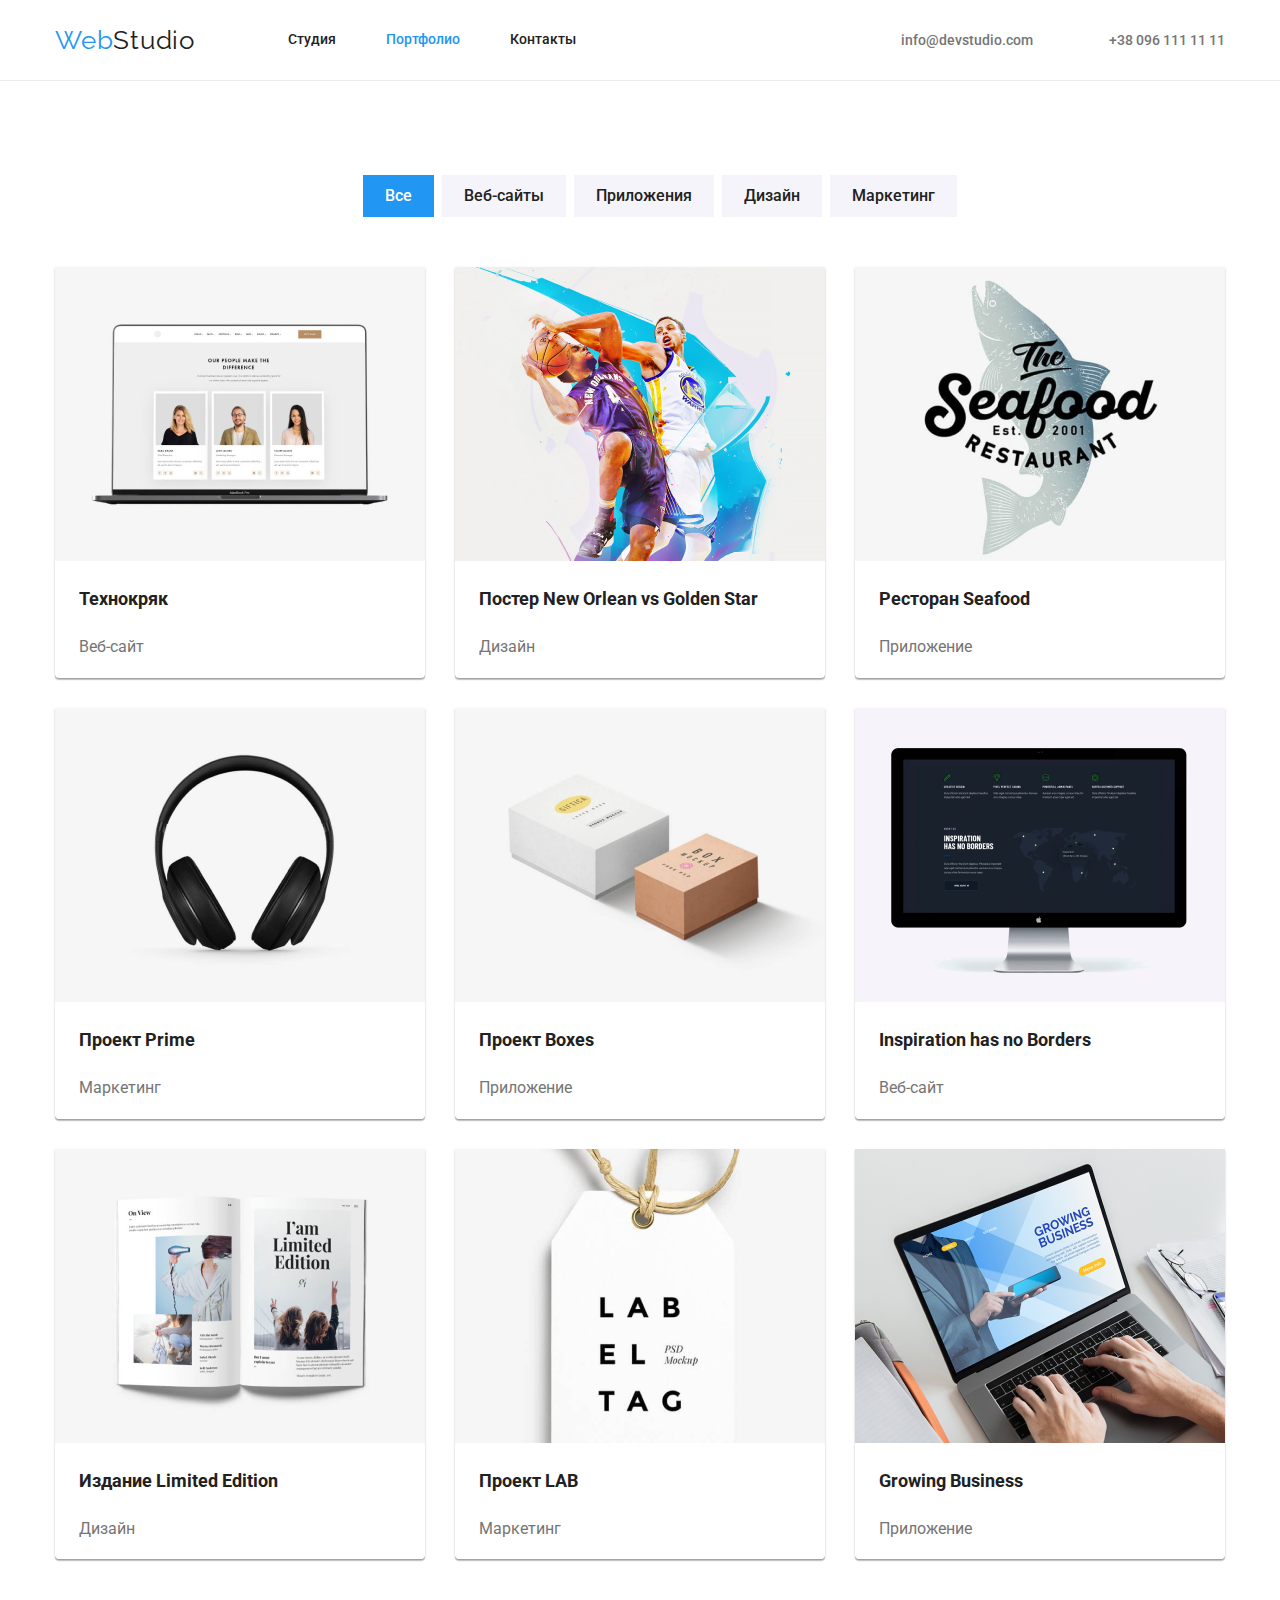
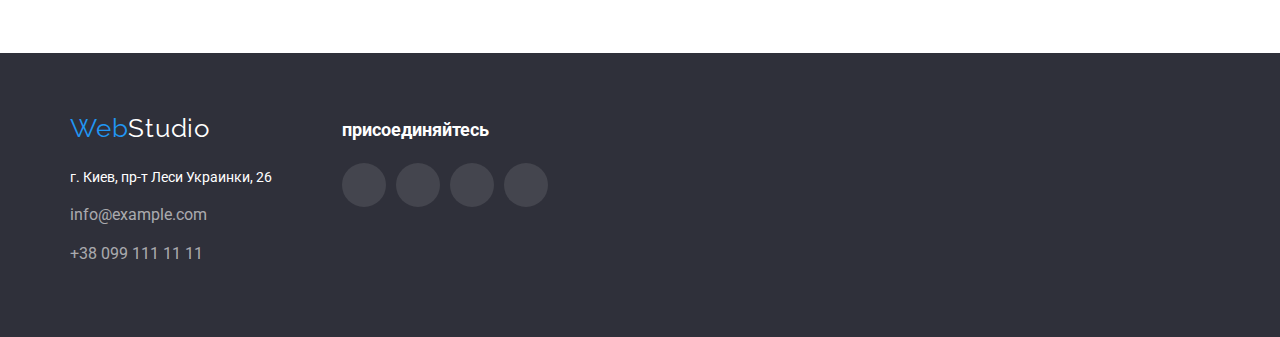
==== Portfolio/Portfolio.html @ dcdc0077 "dz_4" ====
<!DOCTYPE html>
<html lang="en">

<head>
    <meta charset="UTF-8">
    <meta http-equiv="X-UA-Compatible" content="IE=edge">
    <meta name="viewport" content="width=device-width, initial-scale=1.0">
    <title>WebStudio</title>
    <link rel="preconnect" href="https://fonts.gstatic.com">
    <link href="https://fonts.googleapis.com/css2?family=Roboto:wght@400;500;700;900&display=swap" rel="stylesheet">

    <link rel="stylesheet" href="https://cdnjs.cloudflare.com/ajax/libs/modern-normalize/1.0.0/modern-normalize.css">
    <link rel="preconnect" href="https://fonts.gstatic.com">
    <link href="https://fonts.googleapis.com/css2?family=Raleway:wght@700&display=swap" rel="stylesheet">
    <link rel="stylesheet" href="./css/stile_portfolio.css">
</head>
<header>
    <!--Навигация-->
    <div class="nav-container nav-page">
        <nav class="nav-page ">
            <a href="../index.html" class="logo link"><span class="logo-web">Web</span>Studio</a>
            <ul class="site-nav list">
                <li class="item"><a href="../index.html" class="nav-link link">Студия</a></li>
                <li class="item"><a href="./Portfolio.html" class="nav-link link nav-link-akcent">Портфолио</a></li>
                <li class="item"><a href="" class="nav-link link">Контакты</a></li>
            </ul>
        </nav>
        <ul class="nav-adres list">
            <li class="item"><a href="malito:info@devstudio.com" class="nav-adres-link link">
                    <svg class="svg-fone">
                        <use href="/home_work_4/imags/svg/sprite.svg#icon-envelope"></use>

                    </svg>info@devstudio.com
                </a>
            </li>
            <li class="item"><a href="tel:+38 096 111 11 11" class="nav-adres-link link"><svg class="svg-fone">
                        <use href="/home_work_4/imags/svg/sprite.svg#icon-smartphone"></use>

                    </svg>+38 096 111 11 11</a>

            </li>
        </ul>
    </div>
</header>
<main>
    <section class="portfplio">
        <ul class="portfplio-nav">
            <li class="item"><a href="" class="link-nav link-akcent ">Все</a></li>
            <li class="item"><a href="" class="link-nav ">Веб-сайты</a></li>
            <li class="item"><a href="" class="link-nav ">Приложения</a></li>
            <li class="item"><a href="" class="link-nav ">Дизайн</a></li>
            <li class="item"><a href="" class="link-nav ">Маркетинг</a></li>

        </ul>
    </section>
    <!--Примеры робот-->
    <section class="examples-section ">
        <ul class="examples list">
            <li class="examples-box">
                <img src="../Portfolio/imags/img-1.png" width="370" height="294" alt="Ноутбук ">
                <h2 class="examples-title">Технокряк</h2>
                <p class="text">Веб-сайт</p>
            </li>
            <li class="examples-box">
                <img src="../Portfolio/imags/img-2.png" width="370" height="294" alt="Баскетболисты">
                <h2 class="examples-title">Постер New Orlean vs Golden Star</h2>
                <p class="text">Дизайн</p>
            </li>
            <li class="examples-box">
                <img src="../Portfolio/imags/img-3.png" width="370" height="294" alt="Рибный ресторан логотип">
                <h2 class="examples-title">Ресторан Seafood</h2>
                <p class="text">Приложение</p>
            </li>
            <li class="examples-box">
                <img src="../Portfolio/imags/img-4.png" width="370" height="294" alt="Наушники">
                <h2 class="examples-title">Проект Prime</h2>
                <p class="text">Маркетинг</p>
            </li>
            <li class="examples-box">
                <img src="../Portfolio/imags/img-5.png" width="370" height="294" alt="Коробки">
                <h2 class="examples-title">Проект Boxes</h2>
                <p class="text">Приложение</p>
            </li>
            <li class="examples-box">
                <img src="../Portfolio/imags/img-6.png" width="370" height="294" alt="Монитор">
                <h2 class="examples-title">Inspiration has no Borders</h2>
                <p class="text">Веб-сайт</p>
            </li>
            <li class="examples-box">
                <img src="../Portfolio/imags/img-7.png" width="370" height="294" alt="Книга">
                <h2 class="examples-title">Издание Limited Edition</h2>
                <p class="text">Дизайн</p>
            </li>
            <li class="examples-box">
                <img src="../Portfolio/imags/img-8.png" width="370" height="294" alt="Бумажка на верёвке">
                <h2 class="examples-title">Проект LAB</h2>
                <p class="text">Маркетинг</p>
            </li>
            <li class="examples-box">
                <img src="../Portfolio/imags/img-9.png" width="370" height="294" alt="Ноутбук за которым песатают">
                <h2 class="examples-title">Growing Business</h2>
                <p class="text">Приложение</p>
            </li>
        </ul>
    </section>
</main>

<footer class="footer">
    <div class="footer-container">
        <address>
            <a href="index.html" class="logo link logo-footer"><span class="logo-web ">Web</span>Studio</a>
            <p class="footer-adres">г. Киев, пр-т Леси Украинки, 26</p>
            <ul class="list">
                <li class="footer-link-margin"><a href="mailto:info@example.com"
                        class="footer-link link">info@example.com</a></li>
                <li class="footer-link-margin"><a href="tel:+38 099 111 11 11" class="footer-link link">+38 099 111
                        11 11</a></li>
            </ul>
        </address>
        <div class="footer-social">
            <h2 class="footer-title">присоединяйтесь</h2>
            <ul class="footer-icon">
                <li class="footer-icon-item">
                    <a href="" class="footer-icon-link">
                        <svg class="footer-icons-svg">
                            <use href="/home_work_4/imags/svg/sprite.svg#icon-instagram"></use>
                        </svg>
                    </a>
                </li>
                <li class="footer-icon-item">
                    <a href="" class="footer-icon-link">
                        <svg class="footer-icons-svg">
                            <use href="/home_work_4/imags/svg/sprite.svg#icon-twitter"></use>
                        </svg>
                    </a>
                </li>
                <li class="footer-icon-item">
                    <a href="" class="footer-icon-link">
                        <svg class="footer-icons-svg">
                            <use href="/home_work_4/imags/svg/sprite.svg#icon-facebook"></use>
                        </svg>
                    </a>
                </li>
                <li class="footer-icon-item">
                    <a href="" class="footer-icon-link">
                        <svg class="footer-icons-svg">
                            <use href="/home_work_4/imags/svg/sprite.svg#icon-linkedin"></use>
                        </svg>
                    </a>
                </li>
            </ul>
        </div>
    </div>

    </body>

</html>
---- Portfolio/css/stile_portfolio.css ----
:root {
  --main-text-cl: #212121;
  --title-cl: #212121;
  --accent-cl: #2196f3;
  --alt-text-cl: #757575;
  --alt-title-cl: #ffffff;
  --dark-bg: #2f303a;
  --second-bg: #f5f4fa;
}

a {
  list-style: none;
}

.link {
  text-decoration: none;
  font-style: normal;
}
img {
  display: block;
  max-width: 100%;
  height: auto;
}
body {
  font-family: "Roboto", sans-serif;
  font-style: normal;
  font-weight: normal;
  font-size: 16px;
  line-height: 1.87;
}
/*Навигация*/
.list {
  padding: 0;
  margin: 0;
  list-style: none;
}
.nav-container {
  width: 1170px;
  margin: 0 auto;
}
header {
  border-bottom: 1px solid #ececec;
}

.container {
  width: 1170px;
  margin: 0 auto;
}
.container_Flex {
  display: flex;
  align-items: center;
}
.nav-page {
  display: flex;
  align-items: center;
}

.site-nav {
  display: flex;
  margin-left: 93px;
}

.site-nav .item {
  margin-right: 50px;
}
.site-nav .item:last-child {
  margin-right: 0px;
}

.link {
  text-decoration: none;
}
.logo {
  font-family: Raleway;
  color: var(--title-cl);
  width: 700;
  font-size: 26px;
  line-height: 1.19;
  letter-spacing: 0.03em;
}
.logo > .logo-web {
  color: var(--accent-cl);
}
.nav-link.nav-link-akcent {
  color: var(--accent-cl);
}
.nav-link {
  display: block;
  padding-top: 32px;
  padding-bottom: 32px;

  font-weight: 500;
  font-size: 14px;
  line-height: 1.14;
  color: var(--main-text-cl);
}
.nav-link:hover {
  color: var(--accent-cl);
}
.nav-adres {
  display: flex;
  margin-left: auto;
}
.nav-adres .item + .item {
  margin-left: 42px;
}
.svg-fone {
  display: flex;
  flex-direction: column;
  justify-content: center;
  fill: currentColor;
  margin-right: 10px;
  width: 16px;
  height: 16px;
}

.nav-adres-link {
  display: flex;
  padding-top: 32px;
  padding-bottom: 32px;
  font-family: Roboto;
  font-style: normal;
  font-weight: 500;
  font-size: 14px;
  line-height: 1.15;

  color: var(--alt-text-cl);
}
.nav-adres-link:hover {
  color: var(--accent-cl);
}
}
/*портфолио*/
.portfplio {
  width: 1170px;
  margin: 0 auto;
}
.portfplio-nav {
  list-style: none;
  display: flex;
  justify-content: center;
  margin-top: 94px;
  margin-left: auto;
  margin-right: auto;
  margin-bottom: 50px;
}
.link-nav {
  text-decoration: none;
  display: block;
  padding: 6px 22px 6px 22px;

  background-color: var(--second-bg);
  font-weight: 500;
  color: var(--title-cl);
}
.link-nav:hover {
  color: var(--alt-title-cl);
  background-color: var(--accent-cl);
}
.link-nav.link-akcent {
  color: var(--alt-title-cl);
  background-color: var(--accent-cl);
}
.item {
  margin-right: 8px;
}
.item:last-child {
  margin-right: 0px;
}
/*Примеры робот*/
.examples-section {
  width: 1170px;
  margin: 0 auto;
}
.examples {
  display: flex;
  flex-wrap: wrap;
  padding: 0;
  margin: 0;
  margin-bottom: 94px;
  margin-left: calc(-1 * 30px);
  margin-top: calc(-1 * 30px);
  list-style: none;
}

.examples-box {
  flex-basis: calc(100% / 3 - 30px);
  margin-left: 30px;
  margin-top: 30px;
  box-shadow: 0px 1px 3px rgb(0 0 0 / 12%), 0px 1px 1px rgb(0 0 0 / 14%),
    0px 2px 1px rgb(0 0 0 / 20%);
  border-radius: 0px 0px 4px 4px;
}

.examples-title {
  display: block;
  margin-top: 20px;
  margin-right: auto;
  margin-left: 24px;

  font-size: bold;
  font-size: 18px;
  line-height: 2;
  color: var(--main-text-cl);
}
.text {
  display: block;
  margin-top: 4px;
  margin-left: 24px;
  margin-right: auto;
  color: var(--alt-text-cl);
}
/*Футер*/
.footer {
  background-color: var(--dark-bg);
}

.footer-container {
  width: 1170px;
  margin: 0 auto;
  padding: 0 15px;
  display: flex;
}
.footer-bk {
  background-color: var(--dark-bg);
}
.logo-footer {
  display: block;
  padding-top: 60px;
  padding-bottom: 20px;
  color: var(--alt-title-cl);
}
.footer-adres {
  display: block;
  margin-top: 0px;
  margin-bottom: 9px;
  font-style: normal;
  font-size: 14px;
  color: var(--alt-title-cl);
}
.footer-link {
  list-style: normal;
  color: rgba(255, 255, 255, 0.6);
}
.footer-link-margin {
  margin-bottom: 9px;
}
.footer-link-margin:last-child {
  padding-bottom: 60px;
}
.footer-social {
  margin-top: 60px;
  margin-left: 70px;
}
.footer-title {
  display: block;
  font-weight: bold;
  font-size: 18px;
  margin: 0;
  color: var(--alt-title-cl);
}
.footer-icon {
  width: auto;
  height: auto;
  padding: 0;
  list-style: none;
  display: inline-flex;
}
.footer-icon-item {
}
.footer-icon-link {
  display: flex;
  align-items: center;
  justify-content: center;
  width: 44px;
  height: 44px;
  border-radius: 50%;
  background-color: rgba(68, 69, 78, 1);
}
.footer-icon-item:not(:last-child) {
  margin-right: 10px;
}
.footer-icons-svg {
  width: 20px;
  height: 20px;
  fill: var(--alt-title-cl);
}
.footer-icon-link:hover {
  background-color: var(--accent-cl);
}
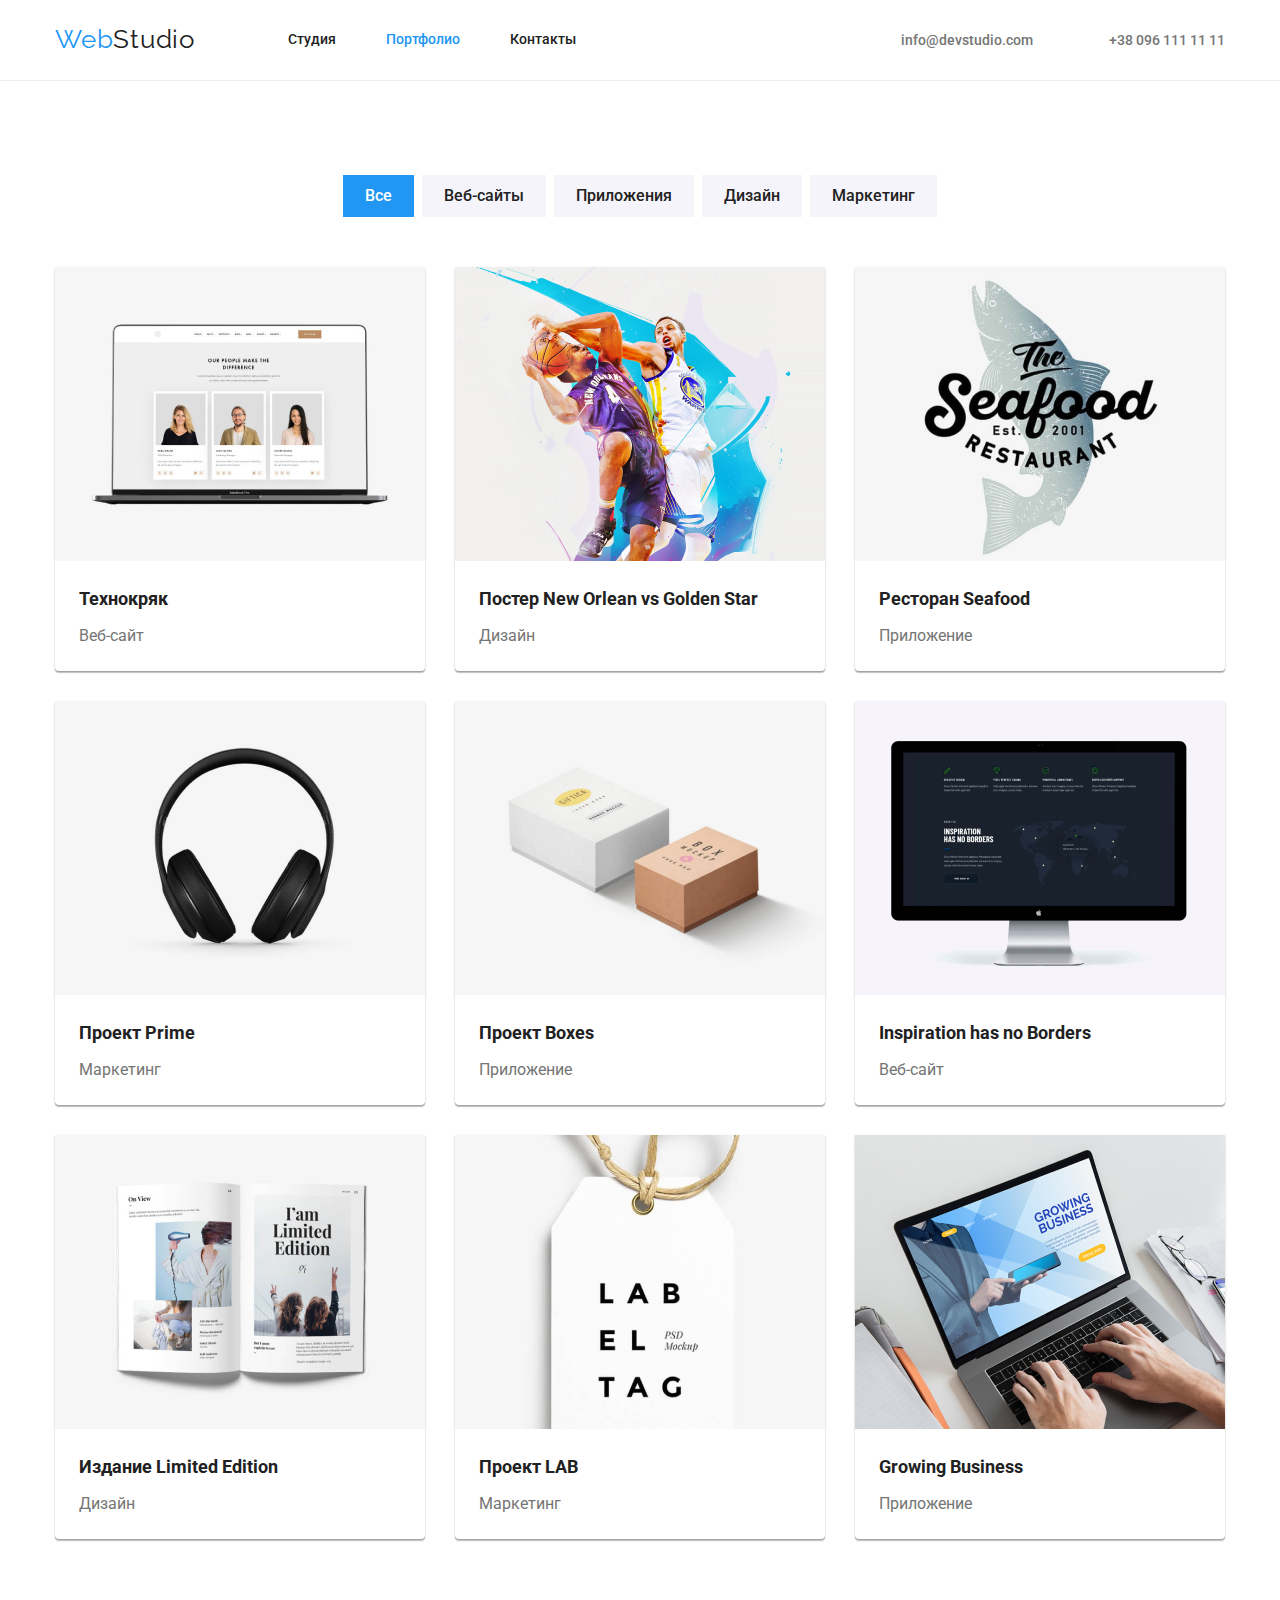
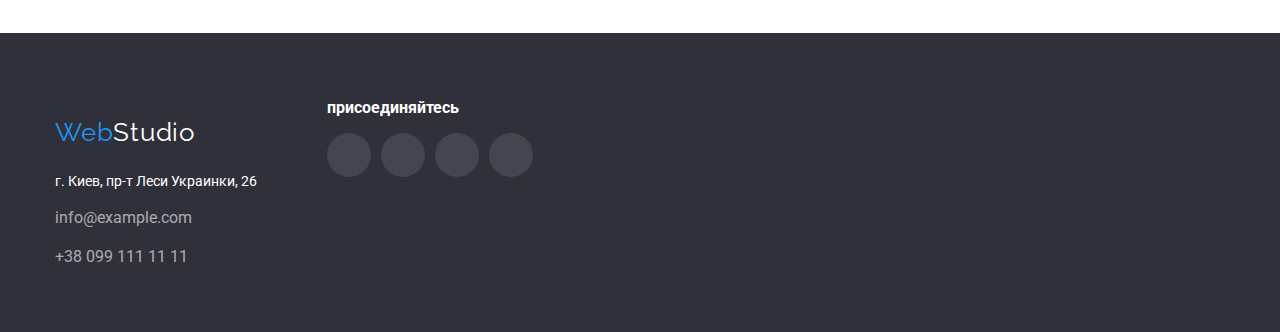
==== commit 1936996e: "dz_4" ====
--- a/Portfolio/Portfolio.html
+++ b/Portfolio/Portfolio.html
@@ -43,115 +43,123 @@
     </div>
 </header>
 <main>
-    <section class="portfplio">
-        <ul class="portfplio-nav">
-            <li class="item"><a href="" class="link-nav link-akcent ">Все</a></li>
-            <li class="item"><a href="" class="link-nav ">Веб-сайты</a></li>
-            <li class="item"><a href="" class="link-nav ">Приложения</a></li>
-            <li class="item"><a href="" class="link-nav ">Дизайн</a></li>
-            <li class="item"><a href="" class="link-nav ">Маркетинг</a></li>
+    <!--Примеры робот-->
+    <section>
+        <div class="portfplio-conteiner">
+            <ul class="portfplio-nav">
+                <li class="item"><a href="" class="link-nav link-akcent ">Все</a></li>
+                <li class="item"><a href="" class="link-nav ">Веб-сайты</a></li>
+                <li class="item"><a href="" class="link-nav ">Приложения</a></li>
+                <li class="item"><a href="" class="link-nav ">Дизайн</a></li>
+                <li class="item"><a href="" class="link-nav ">Маркетинг</a></li>
 
-        </ul>
-    </section>
-    <!--Примеры робот-->
-    <section class="examples-section ">
-        <ul class="examples list">
-            <li class="examples-box">
-                <img src="../Portfolio/imags/img-1.png" width="370" height="294" alt="Ноутбук ">
-                <h2 class="examples-title">Технокряк</h2>
-                <p class="text">Веб-сайт</p>
-            </li>
-            <li class="examples-box">
-                <img src="../Portfolio/imags/img-2.png" width="370" height="294" alt="Баскетболисты">
-                <h2 class="examples-title">Постер New Orlean vs Golden Star</h2>
-                <p class="text">Дизайн</p>
-            </li>
-            <li class="examples-box">
-                <img src="../Portfolio/imags/img-3.png" width="370" height="294" alt="Рибный ресторан логотип">
-                <h2 class="examples-title">Ресторан Seafood</h2>
-                <p class="text">Приложение</p>
-            </li>
-            <li class="examples-box">
-                <img src="../Portfolio/imags/img-4.png" width="370" height="294" alt="Наушники">
-                <h2 class="examples-title">Проект Prime</h2>
-                <p class="text">Маркетинг</p>
-            </li>
-            <li class="examples-box">
-                <img src="../Portfolio/imags/img-5.png" width="370" height="294" alt="Коробки">
-                <h2 class="examples-title">Проект Boxes</h2>
-                <p class="text">Приложение</p>
-            </li>
-            <li class="examples-box">
-                <img src="../Portfolio/imags/img-6.png" width="370" height="294" alt="Монитор">
-                <h2 class="examples-title">Inspiration has no Borders</h2>
-                <p class="text">Веб-сайт</p>
-            </li>
-            <li class="examples-box">
-                <img src="../Portfolio/imags/img-7.png" width="370" height="294" alt="Книга">
-                <h2 class="examples-title">Издание Limited Edition</h2>
-                <p class="text">Дизайн</p>
-            </li>
-            <li class="examples-box">
-                <img src="../Portfolio/imags/img-8.png" width="370" height="294" alt="Бумажка на верёвке">
-                <h2 class="examples-title">Проект LAB</h2>
-                <p class="text">Маркетинг</p>
-            </li>
-            <li class="examples-box">
-                <img src="../Portfolio/imags/img-9.png" width="370" height="294" alt="Ноутбук за которым песатают">
-                <h2 class="examples-title">Growing Business</h2>
-                <p class="text">Приложение</p>
-            </li>
-        </ul>
+            </ul>
+
+            <ul class="examples list">
+                <li class="examples-box">
+                    <img src="../Portfolio/imags/img-1.png" width="370" height="294" alt="Ноутбук ">
+                    <h2 class="examples-title">Технокряк</h2>
+                    <p class="text">Веб-сайт</p>
+                </li>
+                <li class="examples-box">
+                    <img src="../Portfolio/imags/img-2.png" width="370" height="294" alt="Баскетболисты">
+                    <h2 class="examples-title">Постер New Orlean vs Golden Star</h2>
+                    <p class="text">Дизайн</p>
+                </li>
+                <li class="examples-box">
+                    <img src="../Portfolio/imags/img-3.png" width="370" height="294" alt="Рибный ресторан логотип">
+                    <h2 class="examples-title">Ресторан Seafood</h2>
+                    <p class="text">Приложение</p>
+                </li>
+                <li class="examples-box">
+                    <img src="../Portfolio/imags/img-4.png" width="370" height="294" alt="Наушники">
+                    <h2 class="examples-title">Проект Prime</h2>
+                    <p class="text">Маркетинг</p>
+                </li>
+                <li class="examples-box">
+                    <img src="../Portfolio/imags/img-5.png" width="370" height="294" alt="Коробки">
+                    <h2 class="examples-title">Проект Boxes</h2>
+                    <p class="text">Приложение</p>
+                </li>
+                <li class="examples-box">
+                    <img src="../Portfolio/imags/img-6.png" width="370" height="294" alt="Монитор">
+                    <h2 class="examples-title">Inspiration has no Borders</h2>
+                    <p class="text">Веб-сайт</p>
+                </li>
+                <li class="examples-box">
+                    <img src="../Portfolio/imags/img-7.png" width="370" height="294" alt="Книга">
+                    <h2 class="examples-title">Издание Limited Edition</h2>
+                    <p class="text">Дизайн</p>
+                </li>
+                <li class="examples-box">
+                    <img src="../Portfolio/imags/img-8.png" width="370" height="294" alt="Бумажка на верёвке">
+                    <h2 class="examples-title">Проект LAB</h2>
+                    <p class="text">Маркетинг</p>
+                </li>
+                <li class="examples-box">
+                    <img src="../Portfolio/imags/img-9.png" width="370" height="294" alt="Ноутбук за которым песатают">
+                    <h2 class="examples-title">Growing Business</h2>
+                    <p class="text">Приложение</p>
+                </li>
+            </ul>
+
+        </div>
     </section>
 </main>
 
-<footer class="footer">
+<footer>
     <div class="footer-container">
-        <address>
-            <a href="index.html" class="logo link logo-footer"><span class="logo-web ">Web</span>Studio</a>
-            <p class="footer-adres">г. Киев, пр-т Леси Украинки, 26</p>
-            <ul class="list">
-                <li class="footer-link-margin"><a href="mailto:info@example.com"
-                        class="footer-link link">info@example.com</a></li>
-                <li class="footer-link-margin"><a href="tel:+38 099 111 11 11" class="footer-link link">+38 099 111
-                        11 11</a></li>
-            </ul>
-        </address>
-        <div class="footer-social">
-            <h2 class="footer-title">присоединяйтесь</h2>
-            <ul class="footer-icon">
-                <li class="footer-icon-item">
-                    <a href="" class="footer-icon-link">
-                        <svg class="footer-icons-svg">
-                            <use href="/home_work_4/imags/svg/sprite.svg#icon-instagram"></use>
-                        </svg>
-                    </a>
-                </li>
-                <li class="footer-icon-item">
-                    <a href="" class="footer-icon-link">
-                        <svg class="footer-icons-svg">
-                            <use href="/home_work_4/imags/svg/sprite.svg#icon-twitter"></use>
-                        </svg>
-                    </a>
-                </li>
-                <li class="footer-icon-item">
-                    <a href="" class="footer-icon-link">
-                        <svg class="footer-icons-svg">
-                            <use href="/home_work_4/imags/svg/sprite.svg#icon-facebook"></use>
-                        </svg>
-                    </a>
-                </li>
-                <li class="footer-icon-item">
-                    <a href="" class="footer-icon-link">
-                        <svg class="footer-icons-svg">
-                            <use href="/home_work_4/imags/svg/sprite.svg#icon-linkedin"></use>
-                        </svg>
-                    </a>
-                </li>
-            </ul>
-        </div>
+        <ul class="list footer-box">
+            <li>
+                <address class="footer-adres-item">
+                    <a href="/home_work_4/index.html" class="logo link logo-footer"><span
+                            class="logo-web ">Web</span>Studio</a>
+                    <p class="footer-adres">г. Киев, пр-т Леси Украинки, 26</p>
+                    <ul class="list ">
+                        <li class="footer-item"><a href="mailto:info@example.com"
+                                class="footer-link link">info@example.com</a></li>
+                        <li class="footer-item"><a href="tel:+38 099 111 11 11" class="footer-link link">+38 099 111
+                                11 11</a></li>
+                    </ul>
+                </address>
+            </li>
+            <li>
+                <div class="footer-social">
+                    <h2 class="footer-title">присоединяйтесь</h2>
+                    <ul class="footer-icon">
+                        <li class="footer-icon-item">
+                            <a href="" class="footer-icon-link">
+                                <svg class="footer-icons-svg">
+                                    <use href="/home_work_4/imags/svg/sprite.svg#icon-instagram"></use>
+                                </svg>
+                            </a>
+                        </li>
+                        <li class="footer-icon-item">
+                            <a href="" class="footer-icon-link">
+                                <svg class="footer-icons-svg">
+                                    <use href="/home_work_4/imags/svg/sprite.svg#icon-twitter"></use>
+                                </svg>
+                            </a>
+                        </li>
+                        <li class="footer-icon-item">
+                            <a href="" class="footer-icon-link">
+                                <svg class="footer-icons-svg">
+                                    <use href="/home_work_4/imags/svg/sprite.svg#icon-facebook"></use>
+                                </svg>
+                            </a>
+                        </li>
+                        <li class="footer-icon-item">
+                            <a href="" class="footer-icon-link">
+                                <svg class="footer-icons-svg">
+                                    <use href="/home_work_4/imags/svg/sprite.svg#icon-linkedin"></use>
+                                </svg>
+                            </a>
+                        </li>
+                    </ul>
+                </div>
+            </li>
+        </ul>
     </div>
-
     </body>
 
 </html>--- a/Portfolio/css/stile_portfolio.css
+++ b/Portfolio/css/stile_portfolio.css
@@ -27,6 +27,7 @@
   font-weight: normal;
   font-size: 16px;
   line-height: 1.87;
+  background-color: var(--alt-title-cl);
 }
 /*Навигация*/
 .list {
@@ -35,8 +36,10 @@
   list-style: none;
 }
 .nav-container {
-  width: 1170px;
-  margin: 0 auto;
+  width: 1200px;
+  margin: 0 auto;
+  padding-left: 15px;
+  padding-right: 15px;
 }
 header {
   border-bottom: 1px solid #ececec;
@@ -71,6 +74,8 @@
   text-decoration: none;
 }
 .logo {
+  padding-top: 24px;
+  padding-bottom: 25px;
   font-family: Raleway;
   color: var(--title-cl);
   width: 700;
@@ -113,7 +118,6 @@
   width: 16px;
   height: 16px;
 }
-
 .nav-adres-link {
   display: flex;
   padding-top: 32px;
@@ -129,20 +133,24 @@
 .nav-adres-link:hover {
   color: var(--accent-cl);
 }
-}
 /*портфолио*/
-.portfplio {
-  width: 1170px;
-  margin: 0 auto;
+.portfplio-conteiner {
+  width: 1200px;
+  margin: 0 auto;
+  padding-left: 15px;
+  padding-right: 15px;
+  padding-top: 94px;
+  padding-bottom: 94px;
 }
 .portfplio-nav {
+  margin: 0px 0px 50px 0px;
   list-style: none;
   display: flex;
   justify-content: center;
-  margin-top: 94px;
+  padding: 0px;
+
   margin-left: auto;
   margin-right: auto;
-  margin-bottom: 50px;
 }
 .link-nav {
   text-decoration: none;
@@ -167,17 +175,12 @@
 .item:last-child {
   margin-right: 0px;
 }
-/*Примеры робот*/
-.examples-section {
-  width: 1170px;
-  margin: 0 auto;
-}
+
 .examples {
   display: flex;
   flex-wrap: wrap;
   padding: 0;
   margin: 0;
-  margin-bottom: 94px;
   margin-left: calc(-1 * 30px);
   margin-top: calc(-1 * 30px);
   list-style: none;
@@ -194,9 +197,12 @@
 
 .examples-title {
   display: block;
-  margin-top: 20px;
-  margin-right: auto;
-  margin-left: 24px;
+  margin: 0px;
+
+  padding-top: 20px;
+  padding-right: auto;
+  padding-bottom: 4px;
+  padding-left: 24px;
 
   font-size: bold;
   font-size: 18px;
@@ -205,69 +211,63 @@
 }
 .text {
   display: block;
-  margin-top: 4px;
-  margin-left: 24px;
-  margin-right: auto;
+  margin: 0px;
+  padding-left: 24px;
+  padding-bottom: 20px;
   color: var(--alt-text-cl);
 }
 /*Футер*/
-.footer {
+footer {
   background-color: var(--dark-bg);
 }
 
 .footer-container {
-  width: 1170px;
-  margin: 0 auto;
-  padding: 0 15px;
-  display: flex;
-}
-.footer-bk {
-  background-color: var(--dark-bg);
+  width: 1200px;
+  margin: 0 auto;
+  padding-left: 15px;
+  padding-right: 15px;
+  padding-top: 60px;
+  padding-bottom: 60px;
+}
+.footer-box {
+  display: flex;
 }
 .logo-footer {
   display: block;
-  padding-top: 60px;
   padding-bottom: 20px;
   color: var(--alt-title-cl);
 }
 .footer-adres {
   display: block;
-  margin-top: 0px;
-  margin-bottom: 9px;
+  margin: 0px;
   font-style: normal;
   font-size: 14px;
   color: var(--alt-title-cl);
 }
+.footer-adres-item {
+  padding-right: 70px;
+}
 .footer-link {
-  list-style: normal;
   color: rgba(255, 255, 255, 0.6);
 }
-.footer-link-margin {
-  margin-bottom: 9px;
-}
-.footer-link-margin:last-child {
-  padding-bottom: 60px;
-}
-.footer-social {
-  margin-top: 60px;
-  margin-left: 70px;
+.footer-item {
+  display: block;
+  padding-top: 9px;
 }
 .footer-title {
   display: block;
   font-weight: bold;
-  font-size: 18px;
+  font-size: 16px;
   margin: 0;
   color: var(--alt-title-cl);
 }
 .footer-icon {
-  width: auto;
-  height: auto;
-  padding: 0;
+  margin: 0px;
+  padding: 10px 0px 0px 0px;
   list-style: none;
   display: inline-flex;
 }
-.footer-icon-item {
-}
+
 .footer-icon-link {
   display: flex;
   align-items: center;
@@ -275,6 +275,7 @@
   width: 44px;
   height: 44px;
   border-radius: 50%;
+
   background-color: rgba(68, 69, 78, 1);
 }
 .footer-icon-item:not(:last-child) {
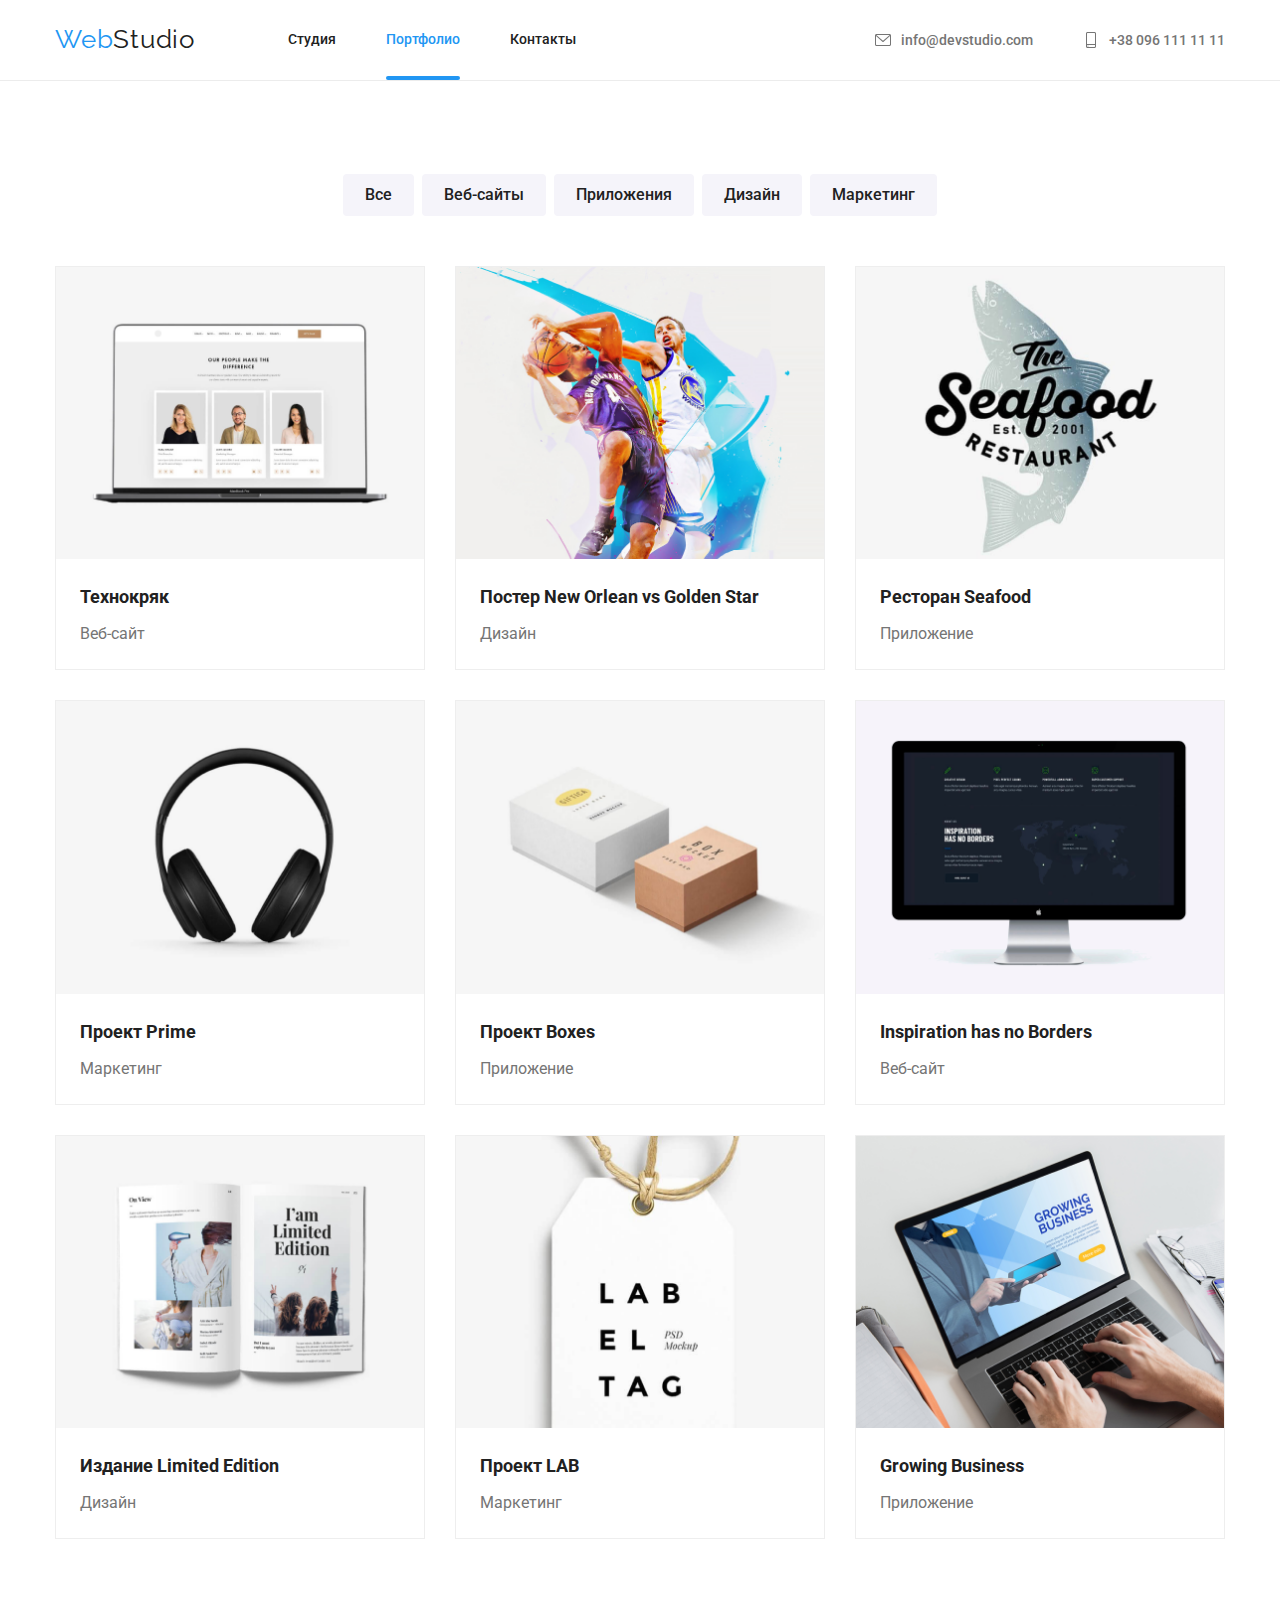
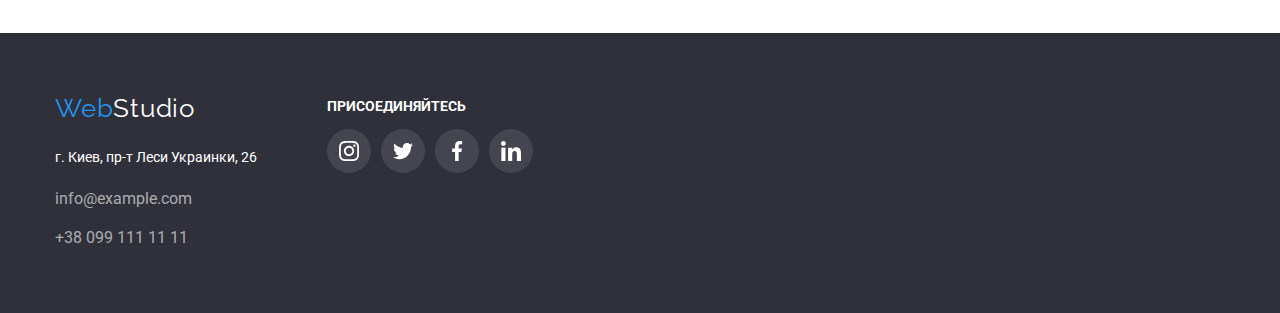
==== commit 350a7bc1: "dz_4" ====
--- a/Portfolio/Portfolio.html
+++ b/Portfolio/Portfolio.html
@@ -5,7 +5,7 @@
     <meta charset="UTF-8">
     <meta http-equiv="X-UA-Compatible" content="IE=edge">
     <meta name="viewport" content="width=device-width, initial-scale=1.0">
-    <title>WebStudio</title>
+    <title>Portfolio</title>
     <link rel="preconnect" href="https://fonts.gstatic.com">
     <link href="https://fonts.googleapis.com/css2?family=Roboto:wght@400;500;700;900&display=swap" rel="stylesheet">
 
@@ -28,13 +28,13 @@
         <ul class="nav-adres list">
             <li class="item"><a href="malito:info@devstudio.com" class="nav-adres-link link">
                     <svg class="svg-fone">
-                        <use href="/home_work_4/imags/svg/sprite.svg#icon-envelope"></use>
+                        <use href="../imags/svg/sprite.svg#icon-envelope"></use>
 
                     </svg>info@devstudio.com
                 </a>
             </li>
             <li class="item"><a href="tel:+38 096 111 11 11" class="nav-adres-link link"><svg class="svg-fone">
-                        <use href="/home_work_4/imags/svg/sprite.svg#icon-smartphone"></use>
+                        <use href="../imags/svg/sprite.svg#icon-smartphone"></use>
 
                     </svg>+38 096 111 11 11</a>
 
@@ -44,10 +44,10 @@
 </header>
 <main>
     <!--Примеры робот-->
-    <section>
+    <section class="portfplio-box">
         <div class="portfplio-conteiner">
             <ul class="portfplio-nav">
-                <li class="item"><a href="" class="link-nav link-akcent ">Все</a></li>
+                <li class="item"><a href="" class="link-nav ">Все</a></li>
                 <li class="item"><a href="" class="link-nav ">Веб-сайты</a></li>
                 <li class="item"><a href="" class="link-nav ">Приложения</a></li>
                 <li class="item"><a href="" class="link-nav ">Дизайн</a></li>
@@ -57,49 +57,132 @@
 
             <ul class="examples list">
                 <li class="examples-box">
-                    <img src="../Portfolio/imags/img-1.png" width="370" height="294" alt="Ноутбук ">
-                    <h2 class="examples-title">Технокряк</h2>
-                    <p class="text">Веб-сайт</p>
-                </li>
-                <li class="examples-box">
-                    <img src="../Portfolio/imags/img-2.png" width="370" height="294" alt="Баскетболисты">
-                    <h2 class="examples-title">Постер New Orlean vs Golden Star</h2>
-                    <p class="text">Дизайн</p>
-                </li>
-                <li class="examples-box">
-                    <img src="../Portfolio/imags/img-3.png" width="370" height="294" alt="Рибный ресторан логотип">
-                    <h2 class="examples-title">Ресторан Seafood</h2>
-                    <p class="text">Приложение</p>
-                </li>
-                <li class="examples-box">
-                    <img src="../Portfolio/imags/img-4.png" width="370" height="294" alt="Наушники">
-                    <h2 class="examples-title">Проект Prime</h2>
-                    <p class="text">Маркетинг</p>
-                </li>
-                <li class="examples-box">
-                    <img src="../Portfolio/imags/img-5.png" width="370" height="294" alt="Коробки">
-                    <h2 class="examples-title">Проект Boxes</h2>
-                    <p class="text">Приложение</p>
-                </li>
-                <li class="examples-box">
-                    <img src="../Portfolio/imags/img-6.png" width="370" height="294" alt="Монитор">
-                    <h2 class="examples-title">Inspiration has no Borders</h2>
-                    <p class="text">Веб-сайт</p>
-                </li>
-                <li class="examples-box">
-                    <img src="../Portfolio/imags/img-7.png" width="370" height="294" alt="Книга">
-                    <h2 class="examples-title">Издание Limited Edition</h2>
-                    <p class="text">Дизайн</p>
-                </li>
-                <li class="examples-box">
-                    <img src="../Portfolio/imags/img-8.png" width="370" height="294" alt="Бумажка на верёвке">
-                    <h2 class="examples-title">Проект LAB</h2>
-                    <p class="text">Маркетинг</p>
-                </li>
-                <li class="examples-box">
-                    <img src="../Portfolio/imags/img-9.png" width="370" height="294" alt="Ноутбук за которым песатают">
-                    <h2 class="examples-title">Growing Business</h2>
-                    <p class="text">Приложение</p>
+                    <a href="" class="focused-thumb">
+                        <div class="portfolio-thumb">
+                            <p class="portfolio-decript"> Технокряк это современная площадка распространения
+                                коронавируса. Компании используют эту платформу для
+                                цифрового шпионажа и атак на защищённые сервера конкурентов.</p>
+                            <img src="../Portfolio/imags/img-1.png" width="370" height="294" alt="Ноутбук ">
+                        </div>
+                    </a>
+                    <div class="text-box">
+                        <h2 class="examples-title">Технокряк</h2>
+                        <p class="text">Веб-сайт</p>
+                    </div>
+                </li>
+                <li class="examples-box">
+                    <a href="" class="focused-thumb">
+                        <div class="portfolio-thumb">
+                            <p class="portfolio-decript"> Технокряк это современная площадка распространения
+                                коронавируса. Компании используют эту платформу для
+                                цифрового шпионажа и атак на защищённые сервера конкурентов.</p><img
+                                src="../Portfolio/imags/img-2.png" width="370" height="294" alt="Баскетболисты">
+                        </div>
+                    </a>
+                    <div class="text-box">
+                        <h2 class="examples-title">Постер New Orlean vs Golden Star</h2>
+                        <p class="text">Дизайн</p>
+                    </div>
+                </li>
+                <li class="examples-box">
+                    <a href="" class="focused-thumb">
+                        <div class="portfolio-thumb">
+                            <p class="portfolio-decript"> Технокряк это современная площадка распространения
+                                коронавируса. Компании используют эту платформу для
+                                цифрового шпионажа и атак на защищённые сервера конкурентов.</p> <img
+                                src="../Portfolio/imags/img-3.png" width="370" height="294"
+                                alt="Рибный ресторан логотип">
+                        </div>
+                    </a>
+                    <div class="text-box">
+                        <h2 class="examples-title">Ресторан Seafood</h2>
+                        <p class="text">Приложение</p>
+                    </div>
+                </li>
+                <li class="examples-box">
+                    <a href="" class="focused-thumb">
+                        <div class="portfolio-thumb">
+                            <p class="portfolio-decript"> Технокряк это современная площадка распространения
+                                коронавируса. Компании используют эту платформу для
+                                цифрового шпионажа и атак на защищённые сервера конкурентов.</p> <img
+                                src="../Portfolio/imags/img-4.png" width="370" height="294" alt="Наушники">
+                        </div>
+                    </a>
+                    <div class="text-box">
+                        <h2 class="examples-title">Проект Prime</h2>
+                        <p class="text">Маркетинг</p>
+                    </div>
+                </li>
+                <li class="examples-box">
+                    <a href="" class="focused-thumb">
+                        <div class="portfolio-thumb">
+                            <p class="portfolio-decript"> Технокряк это современная площадка распространения
+                                коронавируса. Компании используют эту платформу для
+                                цифрового шпионажа и атак на защищённые сервера конкурентов.</p> <img
+                                src="../Portfolio/imags/img-5.png" width="370" height="294" alt="Коробки">
+                        </div>
+                    </a>
+                    <div class="text-box">
+                        <h2 class="examples-title">Проект Boxes</h2>
+                        <p class="text">Приложение</p>
+                    </div>
+                </li>
+                <li class="examples-box">
+                    <a href="" class="focused-thumb">
+                        <div class="portfolio-thumb">
+                            <p class="portfolio-decript"> Технокряк это современная площадка распространения
+                                коронавируса. Компании используют эту платформу для
+                                цифрового шпионажа и атак на защищённые сервера конкурентов.</p> <img
+                                src="../Portfolio/imags/img-6.png" width="370" height="294" alt="Монитор">
+                        </div>
+                    </a>
+                    <div class="text-box">
+                        <h2 class="examples-title">Inspiration has no Borders</h2>
+                        <p class="text">Веб-сайт</p>
+                    </div>
+                </li>
+                <li class="examples-box">
+                    <a href="" class="focused-thumb">
+                        <div class="portfolio-thumb">
+                            <p class="portfolio-decript"> Технокряк это современная площадка распространения
+                                коронавируса. Компании используют эту платформу для
+                                цифрового шпионажа и атак на защищённые сервера конкурентов.</p> <img
+                                src="../Portfolio/imags/img-7.png" width="370" height="294" alt="Книга">
+                        </div>
+                    </a>
+                    <div class="text-box">
+                        <h2 class="examples-title">Издание Limited Edition</h2>
+                        <p class="text">Дизайн</p>
+                    </div>
+                </li>
+                <li class="examples-box">
+                    <a href="" class="focused-thumb">
+                        <div class="portfolio-thumb">
+                            <p class="portfolio-decript"> Технокряк это современная площадка распространения
+                                коронавируса. Компании используют эту платформу для
+                                цифрового шпионажа и атак на защищённые сервера конкурентов.</p> <img
+                                src="../Portfolio/imags/img-8.png" width="370" height="294" alt="Бумажка на верёвке">
+                        </div>
+                    </a>
+                    <div class="text-box">
+                        <h2 class="examples-title">Проект LAB</h2>
+                        <p class="text">Маркетинг</p>
+                    </div>
+                </li>
+                <li class="examples-box">
+                    <a href="" class="focused-thumb">
+                        <div class="portfolio-thumb">
+                            <p class="portfolio-decript"> Технокряк это современная площадка распространения
+                                коронавируса. Компании используют эту платформу для
+                                цифрового шпионажа и атак на защищённые сервера конкурентов.</p> <img
+                                src="../Portfolio/imags/img-9.png" width="370" height="294"
+                                alt="Ноутбук за которым песатают">
+                        </div>
+                    </a>
+                    <div class="text-box">
+                        <h2 class="examples-title">Growing Business</h2>
+                        <p class="text">Приложение</p>
+                    </div>
                 </li>
             </ul>
 
@@ -107,58 +190,51 @@
     </section>
 </main>
 
-<footer>
+<footer class="footer">
     <div class="footer-container">
-        <ul class="list footer-box">
-            <li>
-                <address class="footer-adres-item">
-                    <a href="/home_work_4/index.html" class="logo link logo-footer"><span
-                            class="logo-web ">Web</span>Studio</a>
-                    <p class="footer-adres">г. Киев, пр-т Леси Украинки, 26</p>
-                    <ul class="list ">
-                        <li class="footer-item"><a href="mailto:info@example.com"
-                                class="footer-link link">info@example.com</a></li>
-                        <li class="footer-item"><a href="tel:+38 099 111 11 11" class="footer-link link">+38 099 111
-                                11 11</a></li>
-                    </ul>
-                </address>
-            </li>
-            <li>
-                <div class="footer-social">
-                    <h2 class="footer-title">присоединяйтесь</h2>
-                    <ul class="footer-icon">
-                        <li class="footer-icon-item">
-                            <a href="" class="footer-icon-link">
-                                <svg class="footer-icons-svg">
-                                    <use href="/home_work_4/imags/svg/sprite.svg#icon-instagram"></use>
-                                </svg>
-                            </a>
-                        </li>
-                        <li class="footer-icon-item">
-                            <a href="" class="footer-icon-link">
-                                <svg class="footer-icons-svg">
-                                    <use href="/home_work_4/imags/svg/sprite.svg#icon-twitter"></use>
-                                </svg>
-                            </a>
-                        </li>
-                        <li class="footer-icon-item">
-                            <a href="" class="footer-icon-link">
-                                <svg class="footer-icons-svg">
-                                    <use href="/home_work_4/imags/svg/sprite.svg#icon-facebook"></use>
-                                </svg>
-                            </a>
-                        </li>
-                        <li class="footer-icon-item">
-                            <a href="" class="footer-icon-link">
-                                <svg class="footer-icons-svg">
-                                    <use href="/home_work_4/imags/svg/sprite.svg#icon-linkedin"></use>
-                                </svg>
-                            </a>
-                        </li>
-                    </ul>
-                </div>
-            </li>
-        </ul>
+        <address class="footer-adres-item">
+            <a href="../index.html" class="link logo-footer"><span class="logo-web-footer">Web</span>Studio</a>
+            <p class="footer-adres">г. Киев, пр-т Леси Украинки, 26</p>
+            <ul class="list ">
+                <li class="footer-item"><a href="mailto:info@example.com" class="footer-link link">info@example.com</a>
+                </li>
+                <li class="footer-item"><a href="tel:+38 099 111 11 11" class="footer-link link">+38 099 111
+                        11 11</a></li>
+            </ul>
+        </address>
+        <div class="footer-social">
+            <h2 class="footer-title">ПРИСОЕДИНЯЙТЕСЬ</h2>
+            <ul class="footer-icon">
+                <li class="footer-icon-item">
+                    <a href="" class="footer-icon-link">
+                        <svg class="footer-icons-svg">
+                            <use href="../imags/svg/sprite.svg#icon-instagram"></use>
+                        </svg>
+                    </a>
+                </li>
+                <li class="footer-icon-item">
+                    <a href="" class="footer-icon-link">
+                        <svg class="footer-icons-svg">
+                            <use href="../imags/svg/sprite.svg#icon-twitter"></use>
+                        </svg>
+                    </a>
+                </li>
+                <li class="footer-icon-item">
+                    <a href="" class="footer-icon-link">
+                        <svg class="footer-icons-svg">
+                            <use href="../imags/svg/sprite.svg#icon-facebook"></use>
+                        </svg>
+                    </a>
+                </li>
+                <li class="footer-icon-item">
+                    <a href="" class="footer-icon-link">
+                        <svg class="footer-icons-svg">
+                            <use href="../imags/svg/sprite.svg#icon-linkedin"></use>
+                        </svg>
+                    </a>
+                </li>
+            </ul>
+        </div>
     </div>
     </body>
 
--- a/Portfolio/css/stile_portfolio.css
+++ b/Portfolio/css/stile_portfolio.css
@@ -15,6 +15,9 @@
 .link {
   text-decoration: none;
   font-style: normal;
+  transition-property: color;
+  transition-duration: 250ms;
+  transition-timing-function: cubic-bezier(0.4, 0, 0.2, 1);
 }
 img {
   display: block;
@@ -22,6 +25,7 @@
   height: auto;
 }
 body {
+  padding-top: 80px;
   font-family: "Roboto", sans-serif;
   font-style: normal;
   font-weight: normal;
@@ -43,12 +47,15 @@
 }
 header {
   border-bottom: 1px solid #ececec;
-}
-
-.container {
-  width: 1170px;
-  margin: 0 auto;
-}
+  position: fixed;
+  min-width: 80px;
+  top: 0px;
+  left: 0px;
+  right: 0px;
+  background-color: var(--alt-title-cl);
+  z-index: 3;
+}
+
 .container_Flex {
   display: flex;
   align-items: center;
@@ -87,8 +94,22 @@
   color: var(--accent-cl);
 }
 .nav-link.nav-link-akcent {
-  color: var(--accent-cl);
-}
+  display: block;
+  color: var(--accent-cl);
+  position: relative;
+}
+.nav-link.nav-link-akcent::after {
+  display: block;
+  position: absolute;
+  content: "";
+  height: 4px;
+  width: 100%;
+  background-color: var(--accent-cl);
+  left: 0;
+  bottom: 0;
+  border-radius: 2px;
+}
+
 .nav-link {
   display: block;
   padding-top: 32px;
@@ -98,8 +119,13 @@
   font-size: 14px;
   line-height: 1.14;
   color: var(--main-text-cl);
-}
-.nav-link:hover {
+  transition-property: color;
+  transition-duration: 250ms;
+  transition-timing-function: cubic-bezier(0.4, 0, 0.2, 1);
+}
+
+.nav-link:hover,
+.nav-link:focus {
   color: var(--accent-cl);
 }
 .nav-adres {
@@ -129,18 +155,22 @@
   line-height: 1.15;
 
   color: var(--alt-text-cl);
-}
-.nav-adres-link:hover {
+  transition: color 250ms cubic-bezier(0.4, 0, 0.2, 1);
+}
+.nav-adres-link:hover,
+.nav-adres-link:focus {
   color: var(--accent-cl);
 }
 /*портфолио*/
+.portfplio-box {
+  padding-top: 94px;
+  padding-bottom: 94px;
+}
 .portfplio-conteiner {
   width: 1200px;
   margin: 0 auto;
   padding-left: 15px;
   padding-right: 15px;
-  padding-top: 94px;
-  padding-bottom: 94px;
 }
 .portfplio-nav {
   margin: 0px 0px 50px 0px;
@@ -148,7 +178,6 @@
   display: flex;
   justify-content: center;
   padding: 0px;
-
   margin-left: auto;
   margin-right: auto;
 }
@@ -156,19 +185,22 @@
   text-decoration: none;
   display: block;
   padding: 6px 22px 6px 22px;
-
+  border-radius: 4px;
   background-color: var(--second-bg);
   font-weight: 500;
   color: var(--title-cl);
-}
-.link-nav:hover {
+  transition: background-color 250ms cubic-bezier(0.4, 0, 0.2, 1),
+    box-shadow 250ms cubic-bezier(0.4, 0, 0.2, 1),
+    color 250ms cubic-bezier(0.4, 0, 0.2, 1), 250ms;
+}
+.link-nav:hover,
+.link-nav:focus {
   color: var(--alt-title-cl);
   background-color: var(--accent-cl);
-}
-.link-nav.link-akcent {
-  color: var(--alt-title-cl);
-  background-color: var(--accent-cl);
-}
+  box-shadow: 0px 3px 1px rgba(0, 0, 0, 0.1), 0px 1px 2px rgba(0, 0, 0, 0.08),
+    0px 2px 2px rgba(0, 0, 0, 0.12);
+}
+
 .item {
   margin-right: 8px;
 }
@@ -185,24 +217,63 @@
   margin-top: calc(-1 * 30px);
   list-style: none;
 }
-
+.portfolio-thumb {
+  position: relative;
+  overflow: hidden;
+  z-index: 2;
+}
+.portfolio-decript {
+  position: absolute;
+  top: 0px;
+  background-color: var(--accent-cl);
+  width: 100%;
+  height: 100%;
+  opacity: 0;
+
+  font-family: Roboto;
+  font-style: normal;
+  font-weight: normal;
+  font-size: 18px;
+  line-height: 1.56;
+  letter-spacing: 0.03em;
+  color: #ffffff;
+
+  margin: 0px;
+  padding-top: 63px;
+  padding-bottom: 63px;
+  padding-left: 24px;
+  padding-right: 24px;
+  transform: translateY(100%);
+  transition: transform 250ms cubic-bezier(0.4, 0, 0.2, 1),
+    opacity 250ms cubic-bezier(0.4, 0, 0.2, 1);
+}
+.focused-thumb:hover .portfolio-decript,
+.focused-thumb:focus .portfolio-decript {
+  opacity: 1;
+  transform: translateY(0);
+}
 .examples-box {
   flex-basis: calc(100% / 3 - 30px);
   margin-left: 30px;
   margin-top: 30px;
-  box-shadow: 0px 1px 3px rgb(0 0 0 / 12%), 0px 1px 1px rgb(0 0 0 / 14%),
-    0px 2px 1px rgb(0 0 0 / 20%);
-  border-radius: 0px 0px 4px 4px;
-}
-
+  position: relative;
+  border: 1px solid #eeeeee;
+  transition: box-shadow 250ms cubic-bezier(0.4, 0, 0.2, 1);
+}
+.examples-box:hover,
+.examples-box:focus {
+  box-shadow: 0px 1px 1px rgb(0 0 0 / 12%), 0px 4px 4px rgb(0 0 0 / 6%),
+    1px 4px 6px rgb(0 0 0 / 16%);
+}
+.text-box {
+  padding: 20px 24px 20px 24px;
+}
 .examples-title {
   display: block;
   margin: 0px;
 
-  padding-top: 20px;
   padding-right: auto;
-  padding-bottom: 4px;
-  padding-left: 24px;
+  margin-bottom: 4px;
 
   font-size: bold;
   font-size: 18px;
@@ -212,8 +283,7 @@
 .text {
   display: block;
   margin: 0px;
-  padding-left: 24px;
-  padding-bottom: 20px;
+
   color: var(--alt-text-cl);
 }
 /*Футер*/
@@ -221,49 +291,63 @@
   background-color: var(--dark-bg);
 }
 
+.footer {
+  padding-top: 60px;
+  padding-bottom: 60px;
+}
 .footer-container {
   width: 1200px;
   margin: 0 auto;
   padding-left: 15px;
   padding-right: 15px;
-  padding-top: 60px;
-  padding-bottom: 60px;
-}
-.footer-box {
-  display: flex;
-}
+  display: flex;
+}
+
 .logo-footer {
   display: block;
-  padding-bottom: 20px;
+  font-family: Raleway;
+  width: 700;
+  font-size: 26px;
+  line-height: 1.19;
+  letter-spacing: 0.03em;
+
   color: var(--alt-title-cl);
 }
+.logo-web-footer {
+  color: var(--accent-cl);
+}
 .footer-adres {
-  display: block;
-  margin: 0px;
+  margin-top: 20px;
+  display: block;
   font-style: normal;
   font-size: 14px;
   color: var(--alt-title-cl);
 }
 .footer-adres-item {
-  padding-right: 70px;
+  margin-right: 70px;
 }
 .footer-link {
   color: rgba(255, 255, 255, 0.6);
+  transition: color 250ms cubic-bezier(0.4, 0, 0.2, 1);
+}
+.footer-link:hover,
+.footer-link:focus {
+  color: var(--accent-cl);
 }
 .footer-item {
   display: block;
-  padding-top: 9px;
+  margin-top: 9px;
 }
 .footer-title {
   display: block;
   font-weight: bold;
-  font-size: 16px;
+  font-size: 14px;
   margin: 0;
   color: var(--alt-title-cl);
 }
 .footer-icon {
-  margin: 0px;
-  padding: 10px 0px 0px 0px;
+  margin-top: 10px;
+  padding: 0px;
   list-style: none;
   display: inline-flex;
 }
@@ -286,6 +370,8 @@
   height: 20px;
   fill: var(--alt-title-cl);
 }
-.footer-icon-link:hover {
+.footer-icon-link:hover,
+.footer-icon-link:focus {
   background-color: var(--accent-cl);
-}
+  transition: background-color 250ms cubic-bezier(0.4, 0, 0.2, 1);
+}
